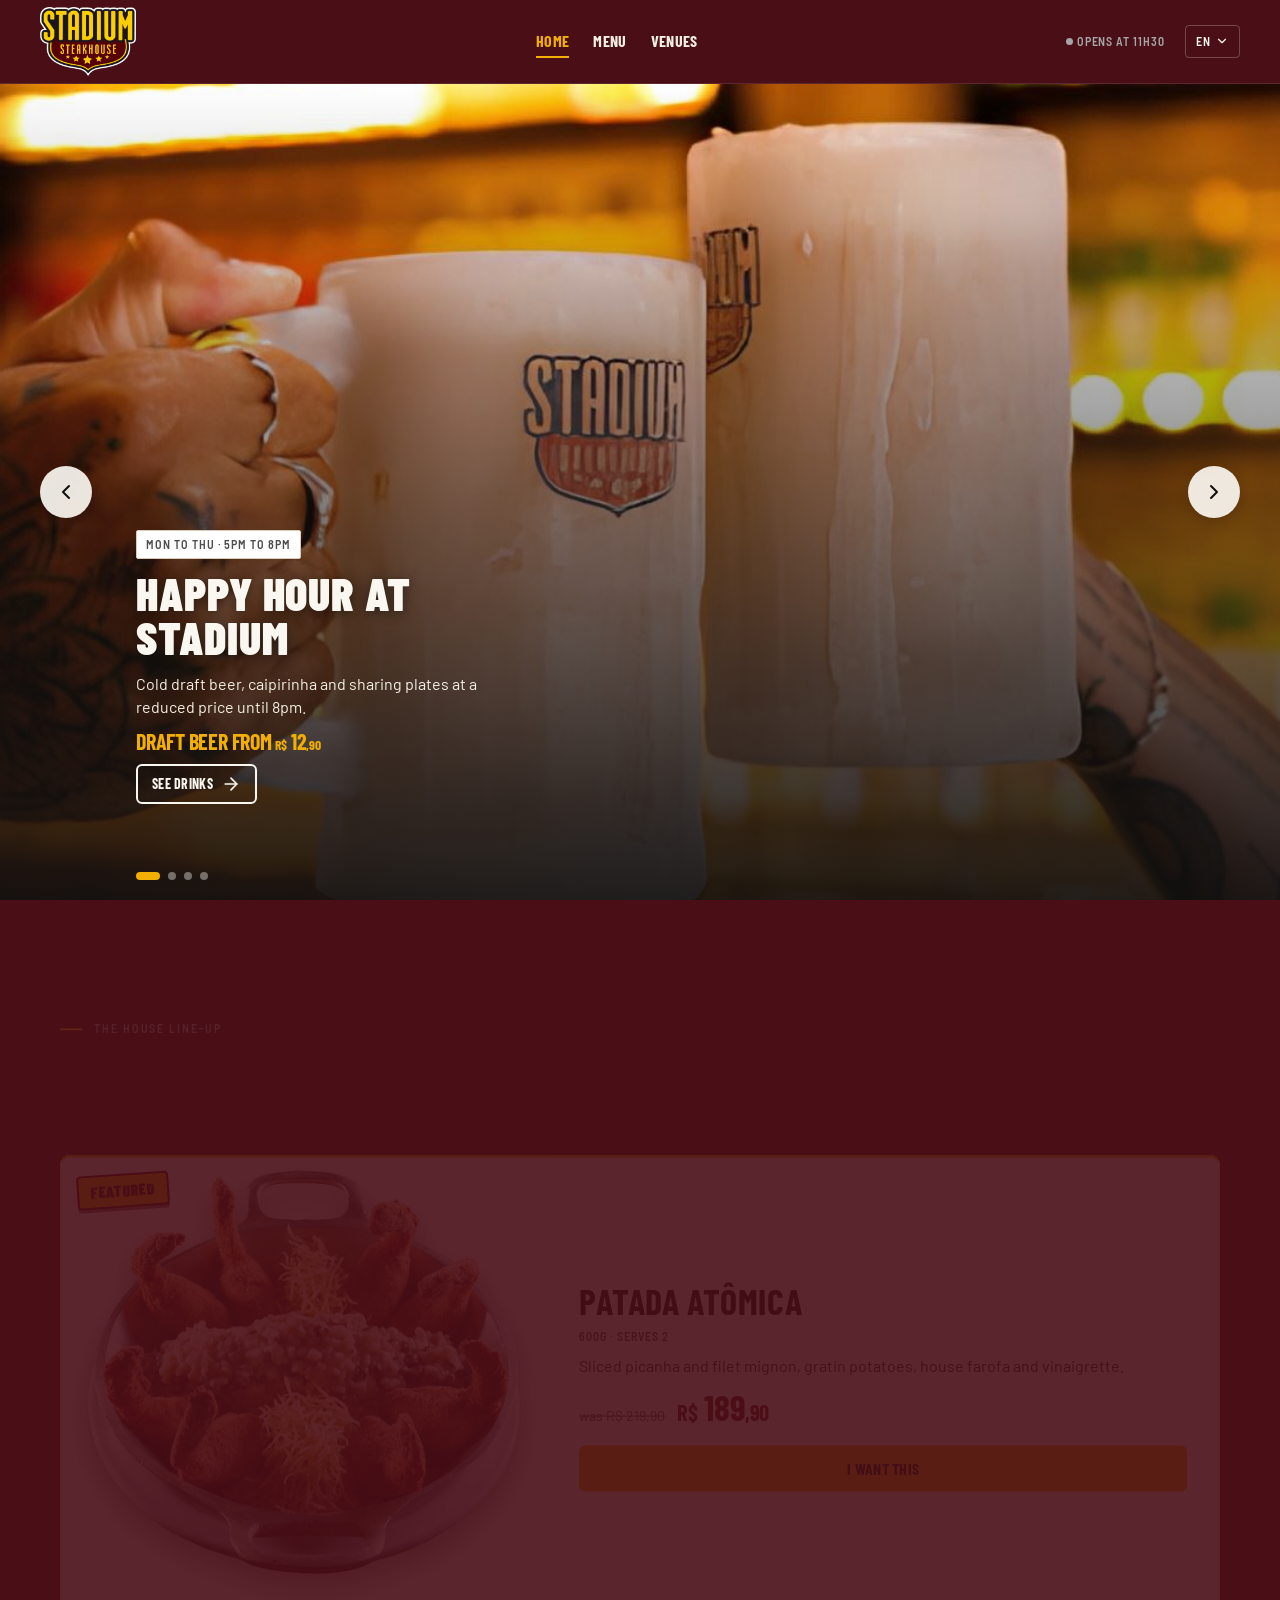
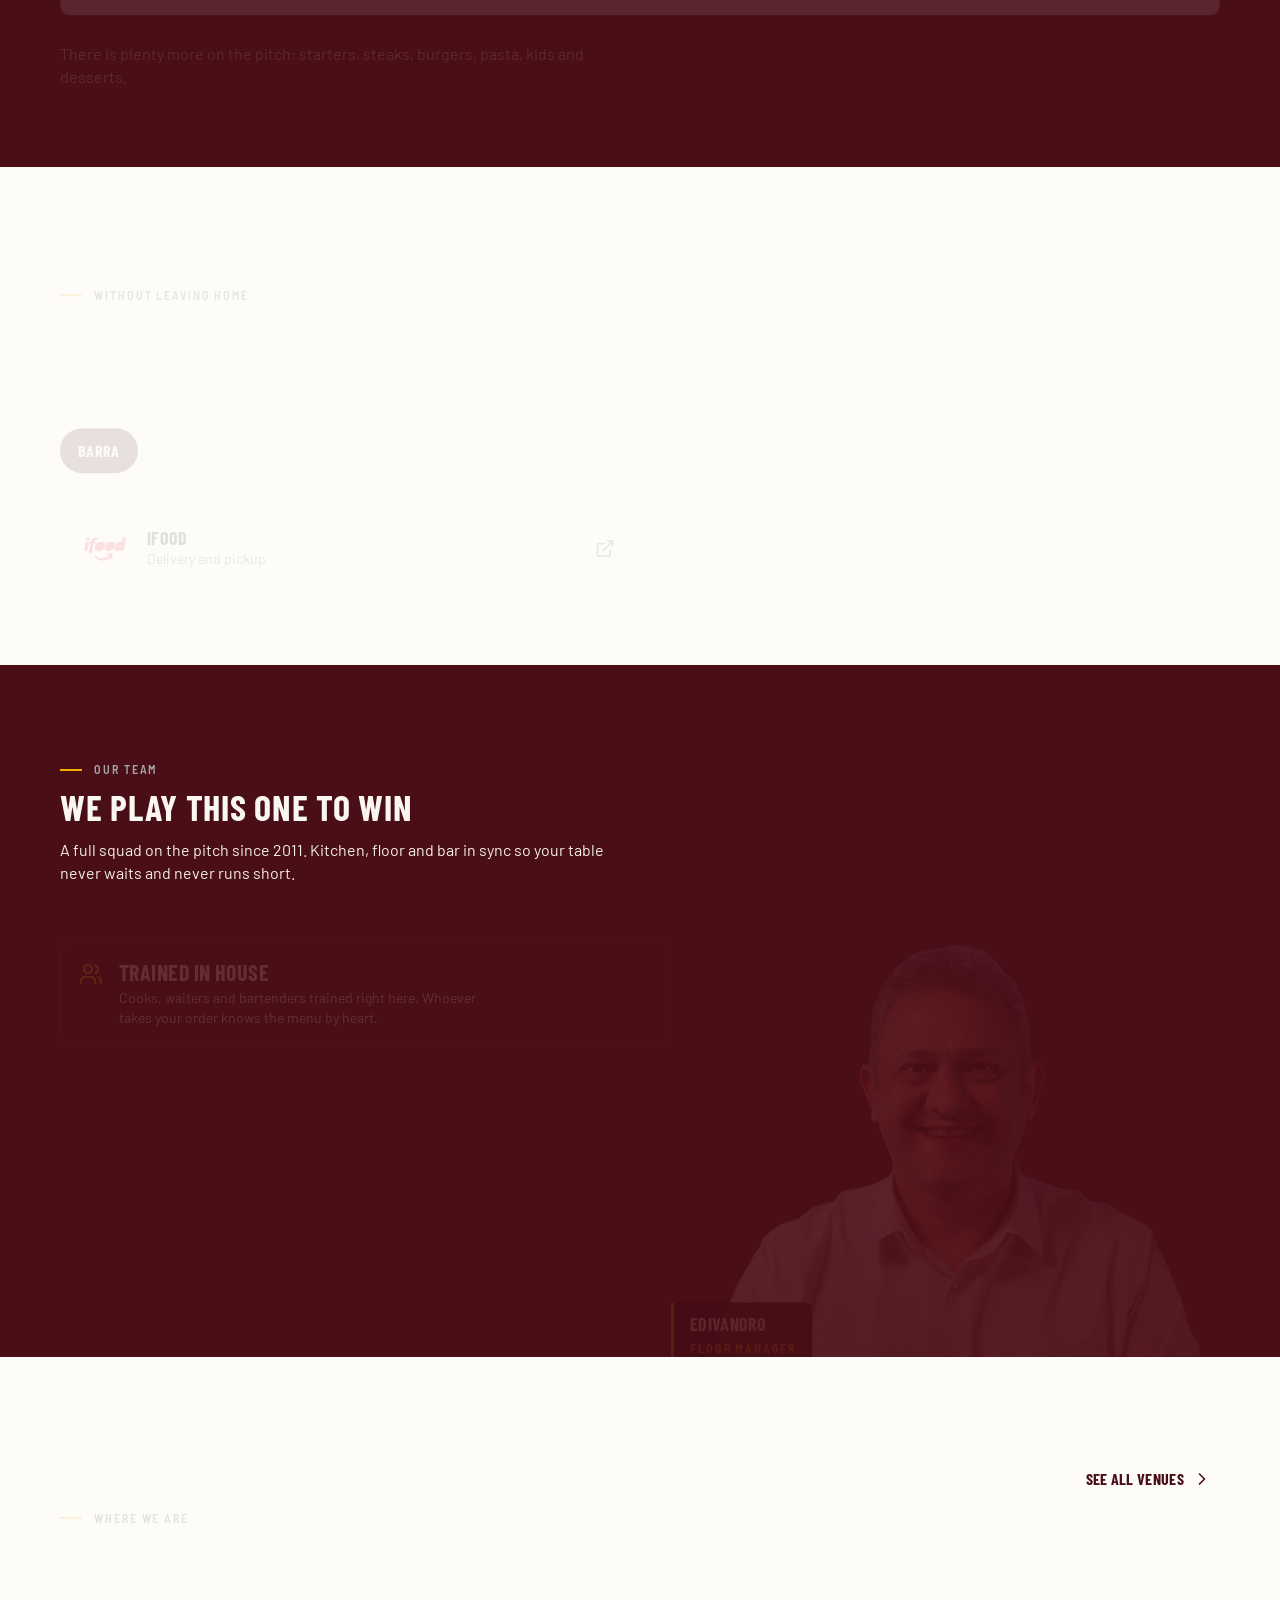
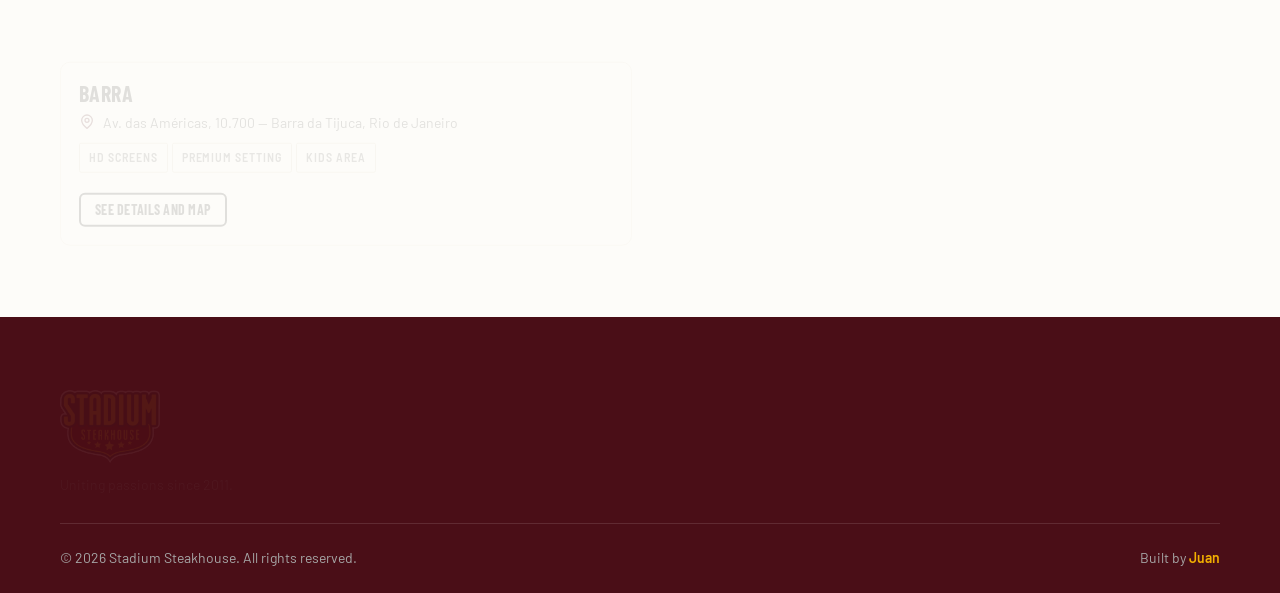
==== index.html @ b955c1c8 "Primeiro commit: site da Stadium Steakhouse Três páginas em HTML, CSS e JS puros, sem build: home, c" ====
<!DOCTYPE html>
<html lang="pt-BR">
<head>
    <meta charset="UTF-8">
    <meta name="viewport" content="width=device-width, initial-scale=1.0, viewport-fit=cover">
    <meta name="theme-color" content="#4A0E17">
    <meta name="description" content="Steakhouse temática esportiva na Zona Oeste do Rio de Janeiro desde 2011. Cortes nobres, porções para dividir e todos os jogos nos telões.">

    <title>Stadium Steakhouse — Unindo Paixões!</title>

    <link rel="preconnect" href="https://fonts.googleapis.com">
    <link rel="preconnect" href="https://fonts.gstatic.com" crossorigin>
    <link href="https://fonts.googleapis.com/css2?family=Barlow:wght@400;600;700&family=Barlow+Condensed:wght@700;900&family=Barlow+Semi+Condensed:wght@600&display=swap" rel="stylesheet">

    <link rel="stylesheet" href="assets/css/global.css">
    <link rel="stylesheet" href="assets/css/home.css">
    <link rel="icon" href="assets/img/diversos/logo-stadium-header.png">
</head>
<body>

<!-- Sprite de ícones Lucide — injetado por assets/js/icones.js -->
<script src="assets/js/icones.js"></script>

<a class="btn btn--sm btn--gold sr-only" href="#conteudo" data-i18n="nav.skip">Ir para o conteúdo</a>

<!-- =========================================================
     HEADER FIXO
     ========================================================= -->
<header class="topbar">
    <a class="topbar__logo" href="index.html" aria-label="Stadium Steakhouse">
        <img src="assets/img/diversos/logo-stadium-header.png" alt="Stadium Steakhouse" width="1269" height="923">
    </a>

    <nav class="topbar__nav" data-i18n-attr="aria-label:nav.aria" aria-label="Navegação principal">
        <a class="topbar__link" href="index.html" data-i18n="nav.home">Home</a>
        <a class="topbar__link" href="cardapio.html" data-i18n="nav.menu">Cardápio</a>
        <a class="topbar__link" href="unidades.html" data-i18n="nav.units">Unidades</a>
    </nav>

    <div class="topbar__right">
        <p class="status" data-status data-open="false">
            <span class="status__dot" aria-hidden="true"></span>
            <span class="status__short">Aberto</span>
            <span class="status__long">Aberto até 0h</span>
        </p>

        <div class="lang" data-lang>
            <button class="lang__toggle" type="button" aria-expanded="false" aria-haspopup="true"
                    data-i18n-attr="aria-label:lang.label" aria-label="Escolher idioma">
                <span data-lang-current>PT</span>
                <svg class="ico" aria-hidden="true"><use href="#i-chevron-down"/></svg>
            </button>
            <div class="lang__menu" role="menu" hidden>
                <button class="lang__option" type="button" role="menuitemradio" aria-checked="true" data-lang-option="pt">
                    <span data-i18n="lang.pt">Português</span>
                    <svg class="ico" aria-hidden="true"><use href="#i-check"/></svg>
                </button>
                <button class="lang__option" type="button" role="menuitemradio" aria-checked="false" data-lang-option="en">
                    <span data-i18n="lang.en">English</span>
                    <svg class="ico" aria-hidden="true"><use href="#i-check"/></svg>
                </button>
                <button class="lang__option" type="button" role="menuitemradio" aria-checked="false" data-lang-option="es">
                    <span data-i18n="lang.es">Español</span>
                    <svg class="ico" aria-hidden="true"><use href="#i-check"/></svg>
                </button>
            </div>
        </div>
    </div>
</header>

<main id="conteudo">

    <!-- O título da página não é desenhado (a logo ocupa esse
         papel), mas precisa existir para leitor de tela e busca. -->
    <h1 class="sr-only">Stadium Steakhouse — Unindo Paixões!</h1>

    <!-- =====================================================
         CARROSSEL DE NOVIDADES
         O conteúdo vem de assets/js/promocoes-dados.js (banners).
         Passa sozinho a cada 6s e para quando a pessoa encosta.
         ===================================================== -->
    <section class="banners" data-banners
             data-i18n-attr="aria-label:banner.aria" aria-label="Novidades do Stadium"
             aria-roledescription="carrossel">
        <ul class="banners__track" tabindex="0"></ul>

        <button class="banners__arrow banners__arrow--prev" type="button" data-carousel="prev"
                data-i18n-attr="aria-label:banner.prev" aria-label="Banner anterior">
            <svg class="ico ico--lg" aria-hidden="true"><use href="#i-chevron-left"/></svg>
        </button>
        <button class="banners__arrow banners__arrow--next" type="button" data-carousel="next"
                data-i18n-attr="aria-label:banner.next" aria-label="Próximo banner">
            <svg class="ico ico--lg" aria-hidden="true"><use href="#i-chevron-right"/></svg>
        </button>

        <div class="banners__controls">
            <div class="banners__dots"></div>
        </div>
    </section>

    <!-- =====================================================
         O CRAQUE DA SEMANA
         O prato que a casa escolhe empurrar. Editável em
         promocoes-dados.js -> destaque.
         ===================================================== -->
    <section class="section destaque on-dark" data-destaque>
        <div class="container">
            <div class="section__head">
                <p class="t-eyebrow" data-i18n="destaque.eyebrow">A escalação da casa</p>
                <h2 class="t-h2" data-i18n="destaque.title">O craque da semana</h2>
                <p class="t-body" data-i18n="destaque.lead">
                    Toda semana a casa escala um prato para entrar em campo primeiro. Este é o da vez.
                </p>
            </div>

            <!-- on-light: o card é branco dentro de uma seção bordô,
                 então precisa da paleta de texto do tema claro. -->
            <div class="destaque__card on-light" data-destaque-card></div>

            <div class="destaque__foot">
                <p class="t-small destaque__hint" data-i18n="destaque.menuHint">
                    Tem muito mais em campo: aquecimentos, carnes, hambúrgueres, massas, kids e sobremesas.
                </p>
                <a class="btn btn--lg btn--outline btn--block" href="cardapio.html">
                    <span data-i18n="destaque.menuCta">Ver cardápio completo</span>
                    <svg class="ico ico--lg" aria-hidden="true"><use href="#i-arrow-right"/></svg>
                </a>
            </div>
        </div>
    </section>

    <!-- =====================================================
         DELIVERY
         ===================================================== -->
    <section class="section delivery">
        <div class="container">
            <div class="section__head">
                <p class="t-eyebrow" data-i18n="delivery.eyebrow">Sem sair de casa</p>
                <h2 class="t-h2" data-i18n="delivery.title">Peça e receba</h2>
                <p class="t-body" data-i18n="delivery.lead">
                    Escolha a unidade e peça direto na loja dela. O cardápio completo também sai para entrega e retirada.
                </p>
            </div>

            <!-- Trocar de unidade troca o link de cada aplicativo. -->
            <div class="unit-switch" role="tablist" data-delivery-switch
                 data-i18n-attr="aria-label:delivery.switchAria" aria-label="Escolher unidade"></div>

            <ul class="delivery__list" data-delivery></ul>
        </div>
    </section>

    <!-- =====================================================
         A EQUIPE
         A foto (PNG recortado) assenta na base e divide a
         seção. Vem de promocoes-dados.js -> equipe.
         ===================================================== -->
    <section class="equipe on-dark" data-equipe>
        <div class="container equipe__grid">

            <div class="equipe__texto">
                <p class="t-eyebrow" data-i18n="equipe.eyebrow">O nosso time</p>
                <h2 class="t-h2" data-i18n="equipe.title">Aqui a gente joga com qualidade</h2>
                <p class="t-body equipe__lead" data-i18n="equipe.lead">
                    Time completo em campo desde 2011. Cozinha, salão e bar afinados para a sua mesa não esperar e não faltar nada nela.
                </p>

                <ul class="equipe__pilares">
                    <li>
                        <svg class="ico ico--lg" aria-hidden="true"><use href="#i-users"/></svg>
                        <div>
                            <h3 class="t-h3" data-i18n="equipe.p1.title">Time formado em casa</h3>
                            <p data-i18n="equipe.p1.desc">Cozinheiros, garçons e bartenders treinados aqui dentro. Quem atende a sua mesa sabe o cardápio de cor.</p>
                        </div>
                    </li>
                    <li>
                        <svg class="ico ico--lg" aria-hidden="true"><use href="#i-tv"/></svg>
                        <div>
                            <h3 class="t-h3" data-i18n="equipe.p2.title">Vibração de arquibancada</h3>
                            <p data-i18n="equipe.p2.desc">Futebol e UFC nos telões em HD, com camisas históricas nas paredes. Aqui o jogo tem torcida.</p>
                        </div>
                    </li>
                    <li>
                        <svg class="ico ico--lg" aria-hidden="true"><use href="#i-smile"/></svg>
                        <div>
                            <h3 class="t-h3" data-i18n="equipe.p3.title">Acolhimento de casa cheia</h3>
                            <p data-i18n="equipe.p3.desc">Espaço kids com monitor, cardápio infantil e mesas que cabem a família inteira.</p>
                        </div>
                    </li>
                </ul>
            </div>

            <figure class="equipe__foto" data-equipe-foto></figure>

        </div>
    </section>

    <!-- =====================================================
         UNIDADES (resumo — o detalhe vive em unidades.html)
         ===================================================== -->
    <section class="section units">
        <div class="container">
            <div class="section__head">
                <p class="t-eyebrow" data-i18n="units.eyebrow">Onde a gente está</p>
                <h2 class="t-h2" data-i18n="units.title">Duas casas, dois climas</h2>
                <p class="t-body" data-i18n="units.lead">
                    A Barra recebe a resenha e o almoço da semana. O Recreio abre cedo, de frente para a orla.
                </p>
                <div class="section__aside">
                    <a class="btn btn--ghost" href="unidades.html">
                        <span data-i18n="units.all">Ver todas as unidades</span>
                        <svg class="ico" aria-hidden="true"><use href="#i-chevron-right"/></svg>
                    </a>
                </div>
            </div>
            <div class="units__grid" data-units></div>
        </div>
    </section>

</main>

<!-- =========================================================
     RODAPÉ
     ========================================================= -->
<footer class="footer">
    <div class="container">
        <div class="footer__grid">
            <div class="footer__marca">
                <div class="footer__logo">
                    <img src="assets/img/diversos/logo-stadium-header.png" alt="Stadium Steakhouse" width="1269" height="923">
                </div>
                <p class="t-small" style="margin-top: var(--s-4); color: var(--ink-on-dark-mute);"
                   data-i18n="footer.tagline">Unindo paixões desde 2011.</p>
            </div>

            <div>
                <p class="footer__title" data-i18n="footer.nav">Navegação</p>
                <div class="footer__links">
                    <a href="index.html" data-i18n="nav.home">Home</a>
                    <a href="cardapio.html" data-i18n="nav.menu">Cardápio</a>
                    <a href="unidades.html" data-i18n="nav.units">Unidades</a>
                </div>
            </div>

            <div>
                <p class="footer__title" data-i18n="footer.contact">Contato</p>
                <div class="footer__links">
                    <a href="https://wa.me/5521999999999" target="_blank" rel="noopener noreferrer">(21) 99999-9999</a>
                    <a href="#" data-i18n="footer.work">Trabalhe conosco</a>
                    <a href="#" data-i18n="footer.privacy">Política de privacidade</a>
                </div>
            </div>

            <div>
                <p class="footer__title" data-i18n="footer.social">Redes sociais</p>
                <div class="footer__social">
                    <a href="#" aria-label="Facebook"><svg class="ico" aria-hidden="true"><use href="#i-facebook"/></svg></a>
                    <a href="#" aria-label="Instagram"><svg class="ico" aria-hidden="true"><use href="#i-instagram"/></svg></a>
                </div>
            </div>
        </div>

        <div class="footer__legal">
            <p>&copy; 2026 Stadium Steakhouse. <span data-i18n="footer.rights">Todos os direitos reservados.</span></p>
            <p><span data-i18n="footer.by">Desenvolvido por</span> <strong>Juan</strong></p>
        </div>
    </div>
</footer>

<!-- =========================================================
     NAVEGAÇÃO INFERIOR FIXA (mobile)
     ========================================================= -->
<nav class="bottomnav" data-i18n-attr="aria-label:nav.aria" aria-label="Navegação principal">
    <a class="bottomnav__item" href="index.html">
        <svg class="ico" aria-hidden="true"><use href="#i-home"/></svg>
        <span data-i18n="nav.home">Home</span>
    </a>
    <a class="bottomnav__item" href="cardapio.html">
        <svg class="ico" aria-hidden="true"><use href="#i-menu"/></svg>
        <span data-i18n="nav.menu">Cardápio</span>
    </a>
    <a class="bottomnav__item" href="unidades.html">
        <svg class="ico" aria-hidden="true"><use href="#i-pin"/></svg>
        <span data-i18n="nav.units">Unidades</span>
    </a>
</nav>

<script src="assets/js/i18n.js"></script>
<script src="assets/js/promocoes-dados.js"></script>
<script src="assets/js/global.js"></script>
<script src="assets/js/home.js"></script>

<!-- Animação de entrada, só nesta página. Vem por último: os
     blocos acima precisam existir antes de virarem gatilho. -->
<script src="assets/js/vendor/gsap.min.js"></script>
<script src="assets/js/vendor/ScrollTrigger.min.js"></script>
<script src="assets/js/vendor/CustomEase.min.js"></script>
<script src="assets/js/animacoes.js"></script>
</body>
</html>
---- assets/css/global.css ----
@import url("tokens.css");

/* =========================================================
   STADIUM STEAKHOUSE — GLOBAL
   Mobile-first. Tudo abaixo é escrito para 390px e só depois
   cresce. Media queries são sempre min-width.
   ========================================================= */

/* ---------- 1. RESET ---------- */
*,
*::before,
*::after {
  box-sizing: border-box;
  margin: 0;
  padding: 0;
}

html {
  -webkit-text-size-adjust: 100%;
  scroll-behavior: smooth;
  /* âncoras não somem atrás do header fixo */
  scroll-padding-top: calc(var(--topbar-h) + var(--s-5));

  /* Barra de rolagem escondida. A rolagem continua inteira:
     dedo, roda do mouse, teclado e barra de espaço funcionam
     igual — só o desenho da barra sai da tela.

     Para trazê-la de volta, discreta em vez de invisível,
     troque este bloco por:
        scrollbar-width: thin;
        scrollbar-color: var(--border-strong) transparent;
     e apague a regra ::-webkit-scrollbar abaixo. */
  scrollbar-width: none;
  -ms-overflow-style: none;
}

html::-webkit-scrollbar {
  display: none;
}

body {
  font-family: var(--font-body);
  font-size: 16px;
  font-weight: 400;
  line-height: 1.45;
  color: var(--ink-body);
  background-color: var(--surface-page);
  -webkit-font-smoothing: antialiased;
  /* espaço para o header fixo e para a nav inferior fixa */
  padding-top: var(--topbar-h);
  padding-bottom: calc(var(--bottomnav-h) + env(safe-area-inset-bottom, 0px));
  /* clip, não hidden: "hidden" transforma o body num container
     de rolagem próprio, e aí quem observa a rolagem da página
     (o ScrollTrigger) passa a ler sempre zero. "clip" corta o
     transbordo do mesmo jeito sem criar esse container. */
  overflow-x: clip;
}

img,
svg {
  display: block;
  max-width: 100%;
}

img {
  height: auto;
}

button {
  font: inherit;
  color: inherit;
  background: none;
  border: none;
  cursor: pointer;
}

a {
  color: inherit;
  text-decoration: none;
}

ul,
ol {
  list-style: none;
}

:focus-visible {
  outline: none;
  box-shadow: var(--glow-gold);
  border-radius: var(--r-field);
}

@media (prefers-reduced-motion: reduce) {
  html {
    scroll-behavior: auto;
  }
  *,
  *::before,
  *::after {
    animation-duration: 0.01ms !important;
    transition-duration: 0.01ms !important;
  }
}

/* ---------- 2. TIPOGRAFIA ---------- */
/* Regra mestra: o que impacta é Condensed em CAIXA ALTA.
   O que se lê é Barlow em sentence case. */

.t-hero,
.t-h1,
.t-h2,
.t-h3 {
  font-family: var(--font-display);
  text-transform: uppercase;
  letter-spacing: var(--track-display);
  color: var(--ink);
}

.t-hero {
  font-weight: 900;
  font-size: clamp(52px, 15vw, 88px);
  line-height: 0.92;
}

.t-h1 {
  font-weight: 900;
  font-size: clamp(36px, 10vw, 48px);
  line-height: 0.92;
}

.t-h2 {
  font-weight: 700;
  font-size: clamp(28px, 8vw, 36px);
  line-height: 1.1;
}

.t-h3 {
  font-weight: 700;
  font-size: 22px;
  line-height: 1.1;
}

.t-body {
  font-family: var(--font-body);
  font-size: 16px;
  line-height: 1.45;
  max-width: var(--measure);
}

.t-small {
  font-family: var(--font-body);
  font-size: 14px;
  line-height: 1.45;
}

/* Eyebrow — traço dourado 22x2px obrigatório antes do texto */
.t-eyebrow {
  display: flex;
  align-items: center;
  gap: var(--s-4);
  font-family: var(--font-label);
  font-weight: 600;
  font-size: 12px;
  text-transform: uppercase;
  letter-spacing: var(--track-eyebrow);
  color: var(--ink-mute);
}

.t-eyebrow::before {
  content: "";
  flex: none;
  width: 22px;
  height: 2px;
  background-color: var(--gold);
}

.t-meta {
  font-family: var(--font-label);
  font-weight: 600;
  font-size: 12px;
  text-transform: uppercase;
  letter-spacing: var(--track-meta);
  color: var(--ink-mute);
}

/* Preço — Condensed 700. R$ e centavos a 62% do inteiro. */
.t-price {
  font-family: var(--font-display);
  font-weight: 700;
  font-size: 22px;
  line-height: 1;
  letter-spacing: var(--track-price);
  color: var(--price);
  white-space: nowrap;
}

.t-price__unit,
.t-price__cents {
  font-size: 62%;
}

/* Superfícies escuras invertem a paleta de texto */
.on-dark {
  color: var(--ink-on-dark-body);
}

.on-dark .t-hero,
.on-dark .t-h1,
.on-dark .t-h2,
.on-dark .t-h3 {
  color: var(--ink-on-dark);
}

.on-dark .t-eyebrow,
.on-dark .t-meta {
  color: var(--ink-on-dark-mute);
}

.on-dark .t-price {
  color: var(--price-on-dark);
}

/* Ilha clara dentro de uma seção escura (um card branco sobre
   bordô, por exemplo). Sem isto o texto herda a paleta do tema
   escuro e some no fundo claro do card. */
.on-light {
  color: var(--ink-body);
}

.on-light .t-hero,
.on-light .t-h1,
.on-light .t-h2,
.on-light .t-h3 {
  color: var(--ink);
}

.on-light .t-eyebrow,
.on-light .t-meta {
  color: var(--ink-mute);
}

.on-light .t-price {
  color: var(--price);
}

.on-light .tag {
  background-color: var(--surface);
  border-color: var(--border-strong);
  color: var(--ink-mute);
}

.on-light .btn--outline {
  color: var(--ink);
}

.on-light .btn--ghost {
  color: var(--burgundy);
}

/* ---------- 3. LAYOUT ---------- */
.container {
  width: 100%;
  max-width: var(--container);
  margin-inline: auto;
  padding-inline: var(--gutter);
}

.section {
  padding-block: var(--section-y);
}

.section__head {
  display: flex;
  flex-direction: column;
  gap: var(--s-4);
  margin-bottom: var(--s-7);
}

@media (min-width: 768px) {
  .section__head {
    display: grid;
    grid-template-columns: 1fr auto;
    align-items: end;
    column-gap: var(--s-8);
    row-gap: var(--s-4);
  }

  /* Tudo empilha na coluna da esquerda. Sem esta regra, o
     parágrafo cai sozinho na coluna 2 e encosta no título. */
  .section__head > * {
    grid-column: 1;
  }

  /* Só a ação da seção ocupa a coluna da direita. */
  .section__head .section__aside {
    grid-column: 2;
    grid-row: 1 / -1;
    align-self: center;
  }
}

.stack {
  display: flex;
  flex-direction: column;
  gap: var(--s-4);
}

.sr-only {
  position: absolute;
  width: 1px;
  height: 1px;
  padding: 0;
  overflow: hidden;
  clip-path: inset(50%);
  white-space: nowrap;
  border: 0;
}

/* ---------- 4. ÍCONES (Lucide, sprite inline) ---------- */
.ico {
  width: 20px;
  height: 20px;
  flex: none;
  fill: none;
  stroke: currentColor;
  stroke-width: 2;
  stroke-linecap: round;
  stroke-linejoin: round;
}

.ico--sm {
  width: 16px;
  height: 16px;
}

.ico--lg {
  width: 24px;
  height: 24px;
}

.sprite {
  position: absolute;
  width: 0;
  height: 0;
  overflow: hidden;
}

/* ---------- 5. BOTÕES ---------- */
/* Base: Condensed 700 caixa alta, raio 6px, borda 2px, gap 8px. */
.btn {
  display: inline-flex;
  align-items: center;
  justify-content: center;
  gap: var(--s-3);
  font-family: var(--font-display);
  font-weight: 700;
  font-size: 16px;
  line-height: 1;
  text-transform: uppercase;
  letter-spacing: var(--track-display);
  padding: 13px 22px;
  border: 2px solid transparent;
  border-radius: var(--r-btn);
  cursor: pointer;
  transition: background-color var(--t-hover) var(--ease),
    border-color var(--t-hover) var(--ease), color var(--t-hover) var(--ease);
}

.btn:active {
  transform: scale(0.97);
  transition-duration: var(--t-press);
}

.btn:focus-visible {
  box-shadow: var(--glow-gold);
}

.btn:disabled,
.btn[aria-disabled="true"] {
  opacity: 0.45;
  pointer-events: none;
}

.btn--sm {
  font-size: 14px;
  padding: 8px 14px;
}

.btn--lg {
  font-size: 22px;
  padding: 17px 32px;
}

.btn--block {
  display: flex;
  width: 100%;
}

/* Ouro — conversão. Um por tela visível. */
.btn--gold {
  background-color: var(--gold);
  border-color: var(--gold);
  color: var(--ink);
}

.btn--gold:hover {
  background-color: var(--gold-hover);
  border-color: var(--gold-hover);
}

.btn--gold:active {
  background-color: var(--gold-press);
  border-color: var(--gold-press);
}

/* Bordô — ação secundária. */
.btn--burgundy {
  background-color: var(--burgundy);
  border-color: var(--burgundy);
  color: var(--cream);
}

.btn--burgundy:hover {
  background-color: var(--burgundy-hover);
  border-color: var(--burgundy-hover);
}

/* Outline — funciona sobre foto e fundo escuro. No hover preenche de ouro. */
.btn--outline {
  background-color: transparent;
  border-color: currentColor;
  color: var(--ink);
}

.btn--outline:hover {
  background-color: var(--gold);
  border-color: var(--gold);
  color: var(--ink);
}

.on-dark .btn--outline,
.btn--outline.on-photo {
  color: var(--cream);
}

.on-dark .btn--outline:hover,
.btn--outline.on-photo:hover {
  color: var(--ink);
}

/* Ghost — ação terciária. */
.btn--ghost {
  background-color: transparent;
  border-color: transparent;
  color: var(--burgundy);
  padding-inline: 6px;
}

.btn--ghost:hover {
  color: var(--burgundy-hover);
}

.on-dark .btn--ghost {
  color: var(--gold);
}

/* ---------- 6. ETIQUETA E SELO (objetos distintos) ---------- */
/* Etiqueta: informativa, sem inclinação. */
.tag {
  display: inline-flex;
  align-items: center;
  gap: var(--s-2);
  font-family: var(--font-label);
  font-weight: 600;
  font-size: 12px;
  text-transform: uppercase;
  letter-spacing: var(--track-meta);
  padding: 5px 9px;
  border-radius: var(--r-tag);
  border: 1px solid var(--border-strong);
  color: var(--ink-mute);
  background-color: var(--surface);
}

.tag--gold {
  background-color: var(--gold);
  border-color: var(--gold);
  color: var(--ink);
}

.tag--veg {
  background-color: var(--pitch);
  border-color: var(--pitch);
  color: var(--cream);
}

.on-dark .tag {
  background-color: transparent;
  border-color: var(--border-dark-strong);
  color: var(--ink-on-dark-mute);
}

/* Selo editorial: bordão. Um ou dois por tela. Nunca dentro de parágrafo. */
.sticker {
  display: inline-block;
  font-family: var(--font-display);
  font-weight: 900;
  font-size: 18px;
  line-height: 1;
  text-transform: uppercase;
  letter-spacing: var(--track-display);
  padding: 9px 14px;
  background-color: var(--gold);
  color: var(--burgundy);
  border: 2px solid var(--burgundy);
  border-radius: var(--r-sticker);
  box-shadow: var(--shadow-sticker);
  transform: rotate(-4deg);
}

/* ---------- 7. HEADER FIXO ---------- */
.topbar {
  position: fixed;
  inset: 0 0 auto 0;
  z-index: 1000;
  height: var(--topbar-h);
  display: flex;
  align-items: center;
  gap: var(--s-4);
  padding-inline: var(--gutter);
  background-color: var(--burgundy);
  border-bottom: 1px solid rgba(250, 247, 240, 0.1);
  color: var(--cream);
  transition: box-shadow var(--t-accordion) var(--ease);
}

/* Ganha sombra ao sair do topo (classe posta por animacoes.js).
   Separa a barra fixa do conteúdo que passa por baixo. */
.topbar.is-scrolled {
  box-shadow: var(--shadow-md);
}

.topbar__logo {
  display: flex;
  align-items: center;
  flex: none;
  margin-right: auto;
}

.topbar__logo img {
  width: 84px;
  height: auto;
}

/* Navegação por texto: só no desktop. No mobile ela vive na barra inferior. */
.topbar__nav {
  display: none;
}

.topbar__right {
  display: flex;
  align-items: center;
  gap: var(--s-3);
}

/* Estado de funcionamento — informação real, não decoração */
.status {
  display: flex;
  align-items: center;
  gap: var(--s-2);
  font-family: var(--font-label);
  font-weight: 600;
  font-size: 12px;
  text-transform: uppercase;
  letter-spacing: var(--track-meta);
  color: var(--ink-on-dark-mute);
  white-space: nowrap;
}

.status__dot {
  width: 7px;
  height: 7px;
  border-radius: var(--r-pill);
  flex: none;
  background-color: var(--ink-on-dark-mute);
}

.status[data-open="true"] .status__dot {
  background-color: var(--gold);
}

.status[data-open="true"] {
  color: var(--ink-on-dark-body);
}

.status__long {
  display: none;
}

/* ---------- 8. SELETOR DE IDIOMA ---------- */
.lang {
  position: relative;
  flex: none;
}

.lang__toggle {
  display: flex;
  align-items: center;
  gap: var(--s-2);
  font-family: var(--font-label);
  font-weight: 600;
  font-size: 12px;
  text-transform: uppercase;
  letter-spacing: var(--track-meta);
  color: var(--cream);
  padding: 7px 10px;
  border: 1px solid var(--border-dark-strong);
  border-radius: var(--r-field);
  transition: background-color var(--t-hover) var(--ease),
    border-color var(--t-hover) var(--ease);
}

.lang__toggle:hover {
  background-color: rgba(250, 247, 240, 0.08);
  border-color: var(--cream);
}

.lang__toggle .ico {
  width: 14px;
  height: 14px;
  transition: transform var(--t-hover) var(--ease);
}

.lang__toggle[aria-expanded="true"] .ico {
  transform: rotate(180deg);
}

.lang__menu {
  position: absolute;
  top: calc(100% + var(--s-3));
  right: 0;
  min-width: 168px;
  padding: var(--s-2);
  background-color: var(--surface-dark-card);
  border: 1px solid var(--border-dark-strong);
  border-radius: var(--r-panel);
  box-shadow: var(--shadow-lg);
  z-index: 1;
}

.lang__menu[hidden] {
  display: none;
}

.lang__option {
  display: flex;
  align-items: center;
  justify-content: space-between;
  gap: var(--s-3);
  width: 100%;
  text-align: left;
  font-family: var(--font-body);
  font-size: 14px;
  color: var(--ink-on-dark-body);
  padding: 10px 12px;
  border-radius: var(--r-field);
  transition: background-color var(--t-hover) var(--ease);
}

.lang__option:hover {
  background-color: rgba(250, 247, 240, 0.08);
}

.lang__option[aria-checked="true"] {
  color: var(--gold);
  font-weight: 600;
}

.lang__option .ico {
  width: 16px;
  height: 16px;
  opacity: 0;
}

.lang__option[aria-checked="true"] .ico {
  opacity: 1;
}

/* ---------- 9. NAVEGAÇÃO INFERIOR FIXA (mobile) ---------- */
.bottomnav {
  position: fixed;
  inset: auto 0 0 0;
  z-index: 1000;
  display: grid;
  grid-template-columns: repeat(3, 1fr);
  height: calc(var(--bottomnav-h) + env(safe-area-inset-bottom, 0px));
  padding-bottom: env(safe-area-inset-bottom, 0px);
  background-color: var(--burgundy);
  border-top: 1px solid rgba(250, 247, 240, 0.1);
}

.bottomnav__item {
  display: flex;
  flex-direction: column;
  align-items: center;
  justify-content: center;
  gap: var(--s-2);
  font-family: var(--font-label);
  font-weight: 600;
  font-size: 11px;
  text-transform: uppercase;
  letter-spacing: var(--track-meta);
  color: var(--ink-on-dark-mute);
  transition: color var(--t-hover) var(--ease);
  -webkit-tap-highlight-color: transparent;
}

.bottomnav__item:hover {
  color: var(--ink-on-dark);
}

/* O item ativo é o único ouro da barra — e a barra não disputa
   com o ouro de conversão da página porque não é um CTA. */
.bottomnav__item[aria-current="page"] {
  color: var(--gold);
}

.bottomnav__item .ico {
  width: 22px;
  height: 22px;
}

/* ---------- 10. FOOTER ---------- */
.footer {
  background-color: var(--burgundy);
  color: var(--ink-on-dark-body);
  padding-block: var(--s-10) var(--s-7);
}

/* Grid, não flex: as quatro colunas têm conteúdos de larguras
   bem diferentes, e space-between distribuiria o vão errado.
   Empilha só no celular estreito. */
.footer__grid {
  display: grid;
  grid-template-columns: 1fr;
  gap: var(--s-8);
  align-items: start;
}

.footer__logo img {
  width: 100px;
  height: auto;
}

.footer__title {
  font-family: var(--font-label);
  font-weight: 600;
  font-size: 12px;
  text-transform: uppercase;
  letter-spacing: var(--track-eyebrow);
  color: var(--ink-on-dark-mute);
  margin-bottom: var(--s-4);
}

.footer__links {
  display: flex;
  flex-direction: column;
  gap: var(--s-4);
}

.footer__links a {
  font-size: 15px;
  transition: color var(--t-hover) var(--ease);
}

.footer__links a:hover {
  color: var(--gold);
}

.footer__social {
  display: flex;
  gap: var(--s-4);
}

.footer__social a {
  display: flex;
  align-items: center;
  justify-content: center;
  width: 44px;
  height: 44px;
  border: 1px solid var(--border-dark-strong);
  border-radius: var(--r-field);
  transition: background-color var(--t-hover) var(--ease),
    color var(--t-hover) var(--ease), border-color var(--t-hover) var(--ease);
}

.footer__social a:hover {
  background-color: var(--gold);
  border-color: var(--gold);
  color: var(--ink);
}

/* Duas colunas já no celular: a marca em cima, ocupando a
   largura toda, e as listas de links lado a lado. */
@media (min-width: 560px) {
  .footer__grid {
    grid-template-columns: repeat(2, 1fr);
    column-gap: var(--s-7);
  }

  .footer__marca {
    grid-column: 1 / -1;
  }
}

/* Quatro colunas: a da marca é mais larga porque leva o escudo. */
@media (min-width: 900px) {
  .footer__grid {
    grid-template-columns: 1.3fr 1fr 1fr auto;
    column-gap: var(--s-10);
  }

  .footer__marca {
    grid-column: auto;
  }
}

.footer__legal {
  display: flex;
  flex-direction: column;
  gap: var(--s-3);
  margin-top: var(--s-8);
  padding-top: var(--s-7);
  border-top: 1px solid var(--border-dark);
  font-size: 14px;
  color: var(--ink-on-dark-mute);
}

.footer__legal strong {
  color: var(--gold);
  font-weight: 600;
}

/* ---------- 11. DESKTOP ---------- */
@media (min-width: 1024px) {
  .bottomnav {
    display: none;
  }

  .topbar__logo img {
    width: 96px;
  }

  .topbar__nav {
    display: flex;
    align-items: center;
    gap: var(--s-7);
    margin-right: auto;
    padding-left: var(--s-8);
  }

  .topbar__link {
    font-family: var(--font-display);
    font-weight: 700;
    font-size: 16px;
    text-transform: uppercase;
    letter-spacing: var(--track-display);
    color: var(--ink-on-dark-body);
    padding-block: var(--s-2);
    border-bottom: 2px solid transparent;
    transition: color var(--t-hover) var(--ease),
      border-color var(--t-hover) var(--ease);
  }

  .topbar__link:hover {
    color: var(--gold);
  }

  .topbar__link[aria-current="page"] {
    color: var(--gold);
    border-bottom-color: var(--gold);
  }

  .status__long {
    display: inline;
  }

  .status__short {
    display: none;
  }

  .status {
    padding-right: var(--s-4);
  }

}

@media (min-width: 768px) {
  .footer__legal {
    flex-direction: row;
    justify-content: space-between;
  }
}
---- assets/css/home.css ----
/* =========================================================
   STADIUM STEAKHOUSE — HOME
   Mobile-first. Ordem das seções:
   carrossel de novidades -> craque da semana -> delivery ->
   a casa -> unidades -> footer

   O topo não leva atalho para o cardápio de propósito: ele já
   está a um toque na barra inferior fixa. O topo é vitrine.
   ========================================================= */

/* ---------- 1. CARROSSEL DE NOVIDADES ---------- */
.banners {
  position: relative;
  background-color: var(--charcoal);
}

.banners__track {
  display: flex;
  overflow-x: auto;
  scroll-snap-type: x mandatory;
  scroll-behavior: smooth;
  overscroll-behavior-x: contain;
  scrollbar-width: none;
  -ms-overflow-style: none;
}

.banners__track::-webkit-scrollbar {
  display: none;
}

.banners__track:focus-visible {
  outline: none;
  box-shadow: inset var(--glow-gold);
}

/* Ocupa a tela inteira abaixo do header: nada da próxima seção
   aparece nesse primeiro quadro. A barra inferior fixa flutua
   por cima dos últimos pixels, então os controles do carrossel
   sobem o suficiente para não ficarem atrás dela. */
.banner {
  position: relative;
  flex: 0 0 100%;
  scroll-snap-align: start;
  display: flex;
  align-items: flex-end;
  /* vh para navegador antigo; dvh acompanha a barra do celular
     aparecendo e sumindo, que é o que dá a sensação de tela cheia */
  min-height: calc(100vh - var(--topbar-h));
  min-height: calc(100dvh - var(--topbar-h));
  overflow: hidden;
  isolation: isolate;
}

/* A foto entra como <img>. Enquanto ela não existir, o fundo
   de reserva do tema pinta um ambiente coerente com a marca —
   a tela nunca aparece quebrada. */
.banner__media {
  position: absolute;
  inset: 0;
  z-index: -2;
  background-color: var(--charcoal);
}

.banner__media img {
  position: absolute;
  inset: 0;
  width: 100%;
  height: 100%;
}

/* A foto preenche o quadro em qualquer proporção de tela: ao
   estreitar, ela aproxima; ao alargar, corta em cima e embaixo.
   Nunca sobra borda.

   --foco decide qual parte da imagem fica protegida do corte, e
   vem de cada banner em promocoes-dados.js. --zoom é opcional,
   para aproximar ainda mais que o necessário. */
.banner__foto {
  object-fit: cover;
  object-position: var(--foco, 50% 50%);
  transform: scale(var(--zoom, 1));
  transform-origin: var(--foco, 50% 50%);
}

.banner--noite .banner__media {
  background-image: radial-gradient(120% 90% at 78% 26%, rgba(242, 175, 0, 0.30) 0%, rgba(242, 175, 0, 0) 58%),
    radial-gradient(100% 80% at 10% 84%, rgba(74, 14, 23, 0.9) 0%, rgba(74, 14, 23, 0) 60%),
    linear-gradient(160deg, #241014 0%, var(--charcoal) 55%, #120d0d 100%);
}

.banner--manha .banner__media {
  background-image: radial-gradient(130% 100% at 70% 14%, rgba(242, 175, 0, 0.42) 0%, rgba(242, 175, 0, 0) 62%),
    radial-gradient(90% 70% at 18% 90%, rgba(95, 20, 32, 0.75) 0%, rgba(95, 20, 32, 0) 62%),
    linear-gradient(150deg, #3a1e14 0%, #241713 48%, var(--charcoal) 100%);
}

.banner--festa .banner__media {
  background-image: radial-gradient(70% 55% at 84% 20%, rgba(242, 175, 0, 0.34) 0%, rgba(242, 175, 0, 0) 60%),
    radial-gradient(60% 50% at 22% 26%, rgba(242, 175, 0, 0.16) 0%, rgba(242, 175, 0, 0) 60%),
    linear-gradient(165deg, var(--burgundy) 0%, #2b0a11 58%, var(--charcoal) 100%);
}

/* Texto sobre foto SEMPRE leva scrim de proteção. */
.banner__scrim {
  position: absolute;
  inset: 0;
  z-index: -1;
  background-image: var(--scrim-bottom);
}

/* O texto é o rodapé da imagem, não o assunto dela: bloco
   compacto, encostado na base, para a fotografia respirar. */
.banner__inner {
  position: relative;
  display: flex;
  flex-direction: column;
  align-items: flex-start;
  gap: var(--s-4);
  /* o respiro de baixo abre espaço para os controles e para a
     barra de navegação fixa */
  padding-block: var(--s-9)
    calc(var(--bottomnav-h) + var(--s-11));
}

.banner__tags {
  display: flex;
  flex-wrap: wrap;
  gap: var(--s-3);
}

.banner__title {
  font-family: var(--font-display);
  font-weight: 900;
  font-size: clamp(30px, 8vw, 38px);
  line-height: 0.96;
  text-transform: uppercase;
  letter-spacing: var(--track-display);
  color: var(--cream);
  text-shadow: 0 2px 12px rgba(16, 16, 16, 0.6);
  max-width: 15ch;
}

.banner__desc {
  font-size: 15px;
  line-height: 1.45;
  color: var(--ink-on-dark-body);
  max-width: 40ch;
}

/* O gancho comercial do slide: horário, preço ou chamada. */
.banner__hook {
  font-family: var(--font-display);
  font-weight: 700;
  font-size: 18px;
  line-height: 1;
  letter-spacing: var(--track-price);
  text-transform: uppercase;
  color: var(--gold);
}

.banner__hook .t-price__unit,
.banner__hook .t-price__cents {
  font-size: 62%;
}

/* ---------- 1.1 CONTROLES DO CARROSSEL ---------- */
.banners__arrow {
  display: none;
}

.banners__controls {
  position: absolute;
  left: 0;
  right: 0;
  /* sobe acima da barra de navegação fixa */
  bottom: calc(var(--bottomnav-h) + var(--s-6));
  z-index: 2;
  display: flex;
  align-items: center;
  justify-content: center;
  gap: var(--s-5);
}

.banners__dots {
  display: flex;
  gap: var(--s-3);
}

.banners__dot {
  width: 8px;
  height: 8px;
  border-radius: var(--r-pill);
  background-color: rgba(250, 247, 240, 0.4);
  transition: background-color var(--t-hover) var(--ease),
    width var(--t-hover) var(--ease);
}

.banners__dot[aria-current="true"] {
  width: 24px;
  background-color: var(--gold);
}

/* Sem botão de pausa, os pontos são o controle manual junto
   com o arraste e as setas. Área de toque de 34px cada. */
.banners__dot {
  position: relative;
}

.banners__dot::before {
  content: "";
  position: absolute;
  top: 50%;
  left: 50%;
  width: 34px;
  height: 34px;
  transform: translate(-50%, -50%);
}

@media (min-width: 768px) {
  .banner__title {
    max-width: 18ch;
    font-size: clamp(38px, 5vw, 46px);
  }
  .banner__desc {
    font-size: 16px;
  }
  .banner__hook {
    font-size: 22px;
  }
}

@media (min-width: 1024px) {
  /* Na tela larga o corte passa a ser em cima e embaixo, então
     cada foto usa o próprio enquadramento de desktop. */
  .banner__foto {
    object-position: var(--foco-lg, var(--foco, 50% 50%));
    transform: scale(var(--zoom-lg, var(--zoom, 1)));
    transform-origin: var(--foco-lg, var(--foco, 50% 50%));
  }

  /* As setas ficam na margem, então o texto do banner recua o
     suficiente para não passar por baixo delas. */
  .banner__inner {
    padding-block: var(--s-12) var(--s-12);
    padding-left: calc(var(--gutter) + 76px);
  }

  .banners__arrow {
    position: absolute;
    top: 50%;
    z-index: 2;
    transform: translateY(-50%);
    display: flex;
    align-items: center;
    justify-content: center;
    width: 52px;
    height: 52px;
    border-radius: var(--r-pill);
    background-color: rgba(250, 247, 240, 0.92);
    color: var(--ink);
    box-shadow: var(--shadow-md);
    transition: background-color var(--t-hover) var(--ease),
      color var(--t-hover) var(--ease);
  }

  .banners__arrow:hover {
    background-color: var(--gold);
  }

  .banners__arrow--prev {
    left: var(--gutter);
  }

  .banners__arrow--next {
    right: var(--gutter);
  }

  /* Alinha os controles com a coluna de texto, não com a tela. */
  .banners__controls {
    justify-content: flex-start;
    max-width: var(--container);
    margin-inline: auto;
    padding-left: calc(var(--gutter) + 76px);
    padding-right: var(--gutter);
  }
}

/* ---------- 2. O CRAQUE DA SEMANA ---------- */
.destaque {
  background-color: var(--burgundy);
}

/* Card deliberadamente diferente dos cards padrão do cardápio:
   o fio dourado de 3px no topo é o que o marca como escalado
   pela casa. Continua com raio 10px, borda 1px e padding 18px. */
.destaque__card {
  display: flex;
  flex-direction: column;
  background-color: var(--surface);
  border: 1px solid var(--border);
  border-top: 3px solid var(--gold);
  border-radius: var(--r-card);
  overflow: hidden;
}

.destaque__media {
  position: relative;
  aspect-ratio: 4 / 3;
  background-color: var(--surface-dark-card);
  display: flex;
  align-items: center;
  justify-content: center;
  flex: none;
}

.destaque__media img {
  width: 100%;
  height: 100%;
  object-fit: cover;
}

.destaque__placeholder {
  font-family: var(--font-label);
  font-weight: 600;
  font-size: 12px;
  text-transform: uppercase;
  letter-spacing: var(--track-eyebrow);
  color: rgba(250, 247, 240, 0.32);
  text-align: center;
  padding-inline: var(--s-5);
}

.destaque__selo {
  position: absolute;
  top: var(--s-5);
  left: var(--s-5);
  font-size: 16px;
  padding: 7px 12px;
}

.destaque__body {
  display: flex;
  flex-direction: column;
  gap: var(--s-3);
  padding: 18px;
  flex: 1;
}

.destaque__nome {
  font-size: 28px;
}

.destaque__desc {
  color: var(--ink-body);
}

.destaque__precos {
  display: flex;
  align-items: baseline;
  gap: var(--s-4);
  flex-wrap: wrap;
  margin-top: var(--s-2);
}

.destaque__de {
  font-family: var(--font-body);
  font-size: 14px;
  color: var(--ink-mute);
  text-decoration: line-through;
}

.destaque__preco {
  font-size: 36px;
}

.destaque__acao {
  margin-top: var(--s-4);
}

.destaque__foot {
  display: flex;
  flex-direction: column;
  gap: var(--s-5);
  margin-top: var(--s-7);
}

/* Este texto é a ponte para o cardápio inteiro, então não pode
   ler como legenda: sobe para 16px e vai na cor de corpo, não
   na de apoio. */
.destaque__hint {
  font-size: 16px;
  line-height: 1.45;
  color: var(--ink-on-dark-body);
  max-width: var(--measure);
}

@media (min-width: 768px) {
  .destaque__card {
    flex-direction: row;
  }

  .destaque__media {
    flex: 0 0 42%;
    aspect-ratio: auto;
  }

  .destaque__body {
    padding: var(--s-8);
    justify-content: center;
  }

  .destaque__nome {
    font-size: 36px;
  }

  .destaque__foot {
    flex-direction: row;
    align-items: center;
    justify-content: space-between;
    gap: var(--s-8);
  }

  .destaque__foot .btn {
    width: auto;
    flex: none;
  }
}

/* ---------- 3. DELIVERY ---------- */

/* Alternador de unidade. Pill é permitido em navegação de
   categoria. O estado ativo é bordô, não ouro: o ouro fica
   reservado para conversão, e isto aqui é uma escolha. */
.unit-switch {
  display: flex;
  flex-wrap: wrap;
  gap: var(--s-3);
  margin-bottom: var(--s-6);
}

.unit-switch__btn {
  display: inline-flex;
  align-items: center;
  gap: var(--s-2);
  font-family: var(--font-display);
  font-weight: 700;
  font-size: 16px;
  text-transform: uppercase;
  letter-spacing: var(--track-display);
  color: var(--ink-mute);
  background-color: var(--surface);
  padding: 9px 16px;
  border: 2px solid var(--border-strong);
  border-radius: var(--r-pill);
  transition: background-color var(--t-hover) var(--ease),
    border-color var(--t-hover) var(--ease), color var(--t-hover) var(--ease);
}

.unit-switch__btn:hover {
  border-color: var(--burgundy);
  color: var(--burgundy);
}

.unit-switch__btn[aria-selected="true"] {
  background-color: var(--burgundy);
  border-color: var(--burgundy);
  color: var(--cream);
}

.unit-switch__btn:active {
  transform: scale(0.97);
  transition-duration: var(--t-press);
}

.delivery__list {
  display: flex;
  flex-direction: column;
  gap: var(--s-4);
}

.delivery__item {
  display: flex;
  align-items: center;
  gap: var(--s-5);
  padding: 18px;
  background-color: var(--surface);
  border: 1px solid var(--border);
  border-radius: var(--r-card);
  transition: box-shadow var(--t-accordion) var(--ease),
    transform var(--t-accordion) var(--ease),
    border-color var(--t-accordion) var(--ease);
}

.delivery__item:hover {
  box-shadow: var(--shadow-md);
  transform: translateY(-2px);
  border-color: var(--border-strong);
}

/* Caixa branca, não creme: o logo do iFood vem com fundo branco
   sólido e o do 99Food com fundo transparente. No branco os dois
   assentam igual — no creme, o iFood mostraria um quadrado. */
.delivery__icon {
  display: flex;
  align-items: center;
  justify-content: center;
  width: 52px;
  height: 52px;
  flex: none;
  padding: 4px;
  overflow: hidden;
  border-radius: var(--r-field);
  background-color: var(--surface);
  border: 1px solid var(--border);
  color: var(--burgundy);
}

/* O iFood é um logo deitado (120x65) e o 99Food é quase
   quadrado (71x80). Limitar os dois pela altura deixaria o
   iFood minúsculo; limitar pela largura, o 99Food gigante.
   Travando os dois eixos, eles ficam com peso visual parecido. */
.delivery__logo {
  max-width: 100%;
  max-height: 30px;
  width: auto;
  height: auto;
  object-fit: contain;
}

.delivery__text {
  flex: 1;
  min-width: 0;
}

.delivery__name {
  display: block;
  font-family: var(--font-display);
  font-weight: 700;
  font-size: 18px;
  line-height: 1.1;
  text-transform: uppercase;
  letter-spacing: var(--track-display);
  color: var(--ink);
}

.delivery__hint {
  display: block;
  font-size: 14px;
  color: var(--ink-mute);
}

.delivery__item .ico--go {
  color: var(--ink-mute);
  flex: none;
}

@media (min-width: 768px) {
  .delivery__list {
    display: grid;
    grid-template-columns: repeat(2, 1fr);
  }
}

/* ---------- 4. A EQUIPE ----------
   A foto recortada assenta na base e divide a seção: no
   celular ela fecha o bloco por baixo, no desktop ela ocupa
   a coluna da direita. */
.equipe {
  position: relative;
  background-color: var(--burgundy);
  padding-top: var(--section-y);
  overflow: hidden;
}

.equipe__grid {
  display: flex;
  flex-direction: column;
  gap: var(--s-8);
}

.equipe__lead {
  margin-top: var(--s-4);
}

.equipe .t-h2 {
  margin-top: var(--s-3);
}

.equipe__pilares {
  display: grid;
  gap: var(--s-4);
  margin-top: var(--s-8);
}

/* Card leve: a mesma anatomia do card de produto (raio 10,
   borda 1, padding 18, sem sombra em repouso). Sobre o bordô
   basta um véu claro para o bloco se destacar sem virar caixa
   pesada. */
.equipe__pilares li {
  display: flex;
  align-items: flex-start;
  gap: var(--s-5);
  padding: 18px;
  background-color: rgba(250, 247, 240, 0.05);
  border: 1px solid var(--border-dark);
  border-radius: var(--r-card);
  transition: background-color var(--t-accordion) var(--ease),
    border-color var(--t-accordion) var(--ease),
    box-shadow var(--t-accordion) var(--ease),
    transform var(--t-accordion) var(--ease);
}

/* O ouro fica guardado para o hover: três bordas douradas
   paradas na tela brigariam com o botão de conversão. No tema
   escuro quem carrega a elevação é a borda; a sombra só
   reforça, porque marrom sobre bordô rende pouco. */
.equipe__pilares li:hover {
  background-color: rgba(250, 247, 240, 0.08);
  border-color: var(--gold);
  transform: translateY(-2px);
  box-shadow: var(--shadow-lg);
}

.equipe__pilares .ico {
  color: var(--gold);
  flex: none;
  margin-top: 2px;
}

.equipe__pilares h3 {
  margin-bottom: var(--s-2);
}

.equipe__pilares p {
  color: var(--ink-on-dark-body);
  font-size: 14px;
  line-height: 1.45;
  max-width: 46ch;
}

/* A foto não leva moldura nem sombra: o recorte já é a forma.
   O fio dourado na base faz as vezes de linha de campo e
   evita que ela pareça flutuando. */
.equipe__foto {
  position: relative;
  display: flex;
  flex-direction: column;
  align-items: center;
  margin: 0;
  padding-top: var(--s-6);
  border-bottom: 3px solid var(--gold);
}

.equipe__retrato {
  display: block;
  width: auto;
  max-width: 100%;
  max-height: 340px;
  object-fit: contain;
  /* dissolve o corte do busto para não virar uma linha reta */
  -webkit-mask-image: linear-gradient(to bottom, #000 86%, transparent 100%);
  mask-image: linear-gradient(to bottom, #000 86%, transparent 100%);
}

.equipe__credito {
  display: flex;
  flex-direction: column;
  gap: 2px;
  align-items: center;
  text-align: center;
  padding: var(--s-4) 0 var(--s-5);
}

.equipe__credito strong {
  font-family: var(--font-display);
  font-weight: 700;
  font-size: 18px;
  text-transform: uppercase;
  letter-spacing: var(--track-display);
  color: var(--ink-on-dark);
}

.equipe__credito span {
  font-family: var(--font-label);
  font-weight: 600;
  font-size: 12px;
  text-transform: uppercase;
  letter-spacing: var(--track-eyebrow);
  color: var(--gold);
}

@media (min-width: 900px) {
  .equipe {
    padding-top: 0;
  }

  /* Texto à esquerda, retrato à direita encostado na base. */
  .equipe__grid {
    display: grid;
    grid-template-columns: 1fr auto;
    align-items: end;
    column-gap: var(--s-12);
    gap: 0;
  }

  .equipe__texto {
    padding-block: var(--section-y);
  }

  .equipe__foto {
    padding-top: 0;
    border-bottom: none;
    align-self: end;
  }

  .equipe__retrato {
    max-height: 460px;
    /* encosta no rodapé da seção: sem fade, sem corte visível */
    -webkit-mask-image: none;
    mask-image: none;
  }

  /* Placa apoiada na base da foto. O fundo próprio é obrigatório:
     sem ele o texto cai em cima da camisa clara e some. O fio
     dourado à esquerda ecoa a keyline do escudo. */
  .equipe__credito {
    position: absolute;
    bottom: var(--s-8);
    left: 0;
    align-items: flex-start;
    text-align: left;
    padding: var(--s-3) var(--s-5);
    background-color: rgba(36, 7, 12, 0.9);
    border-left: 3px solid var(--gold);
    border-radius: 0 var(--r-btn) var(--r-btn) 0;
  }
}

/* ---------- 5. UNIDADES ---------- */
.units__grid {
  display: grid;
  gap: var(--s-5);
  margin-top: var(--s-7);
}

.unit-card {
  display: flex;
  flex-direction: column;
  gap: var(--s-3);
  padding: 18px;
  background-color: var(--surface);
  border: 1px solid var(--border);
  border-radius: var(--r-card);
  transition: box-shadow var(--t-accordion) var(--ease),
    transform var(--t-accordion) var(--ease),
    border-color var(--t-accordion) var(--ease);
}

.unit-card:hover {
  box-shadow: var(--shadow-md);
  transform: translateY(-2px);
  border-color: var(--border-strong);
}

.unit-card__addr {
  display: flex;
  align-items: flex-start;
  gap: var(--s-3);
  color: var(--ink-body);
  font-size: 14px;
  line-height: 1.45;
}

.unit-card__addr .ico {
  color: var(--burgundy);
  margin-top: 1px;
}

.unit-card__tags {
  display: flex;
  flex-wrap: wrap;
  gap: var(--s-2);
  margin-top: var(--s-1);
}

.unit-card__foot {
  margin-top: auto;
  padding-top: var(--s-4);
}

@media (min-width: 768px) {
  .units__grid {
    grid-template-columns: repeat(2, 1fr);
  }
}
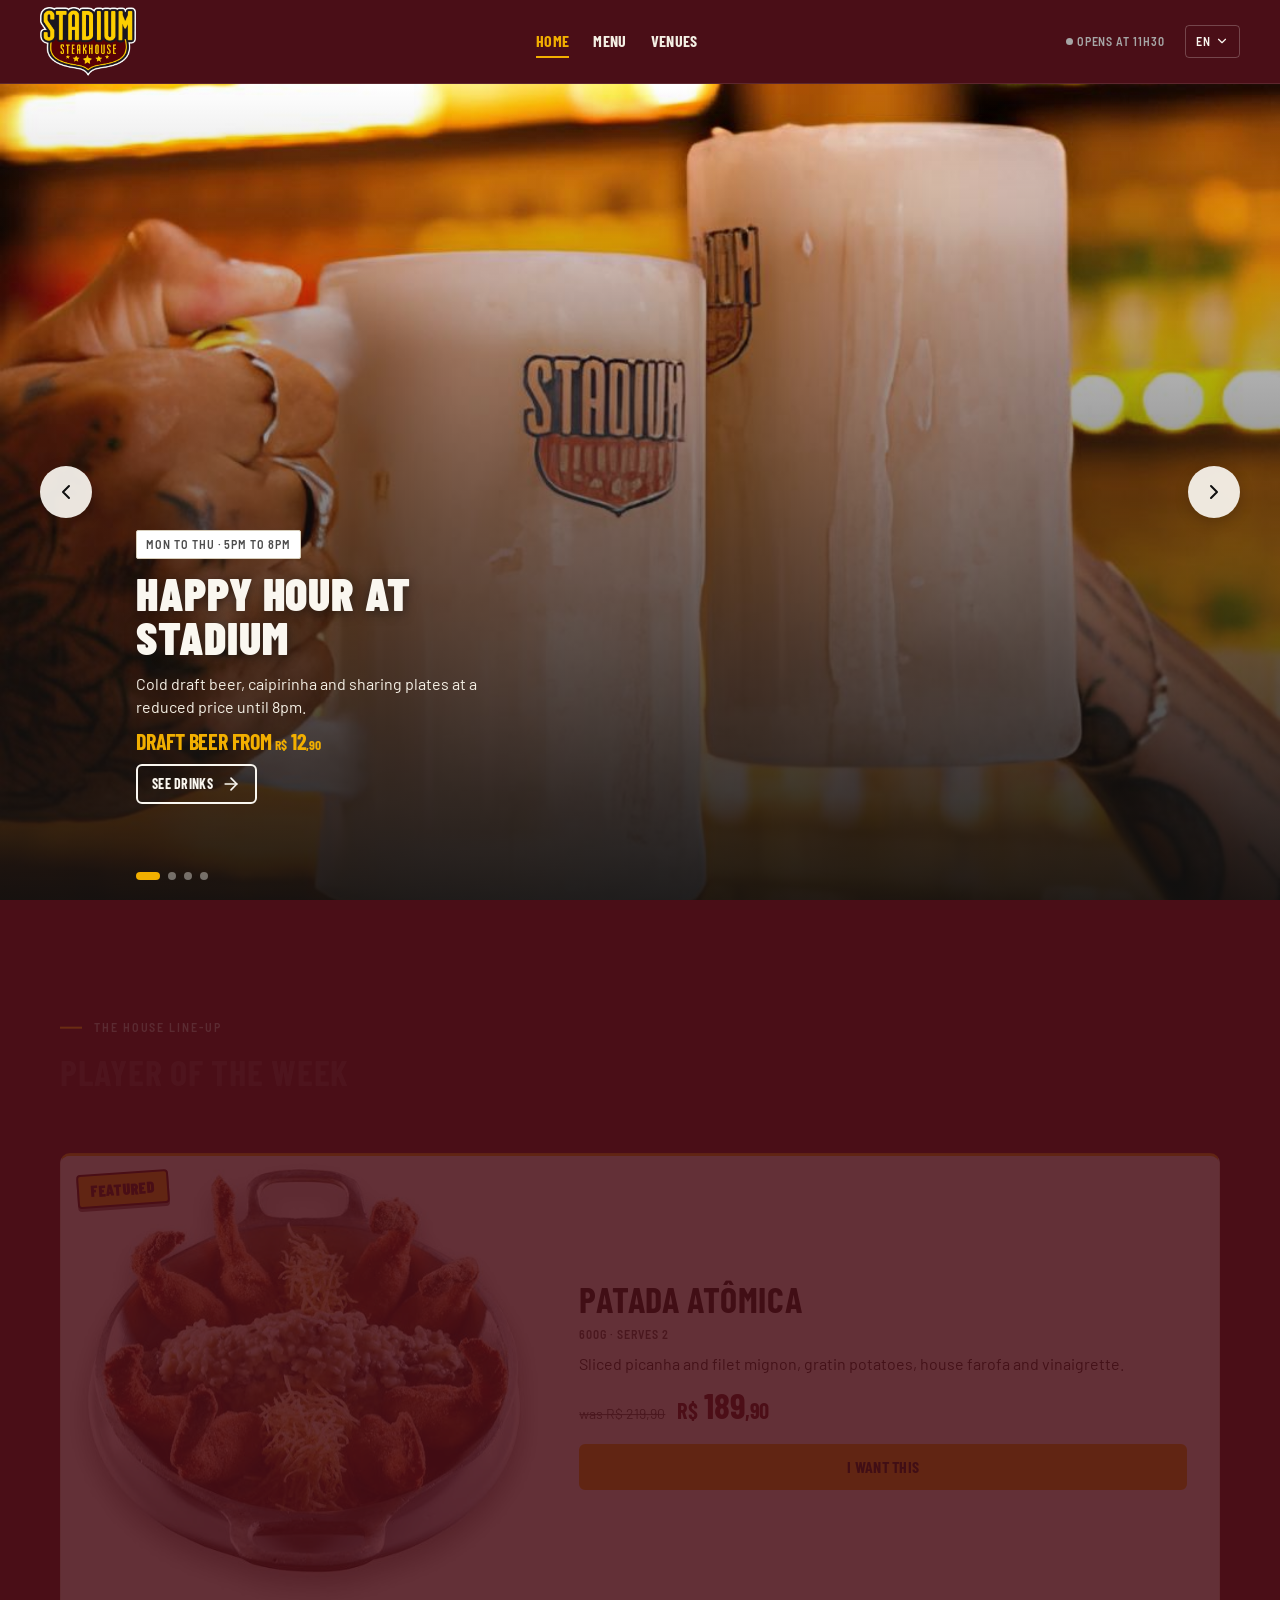
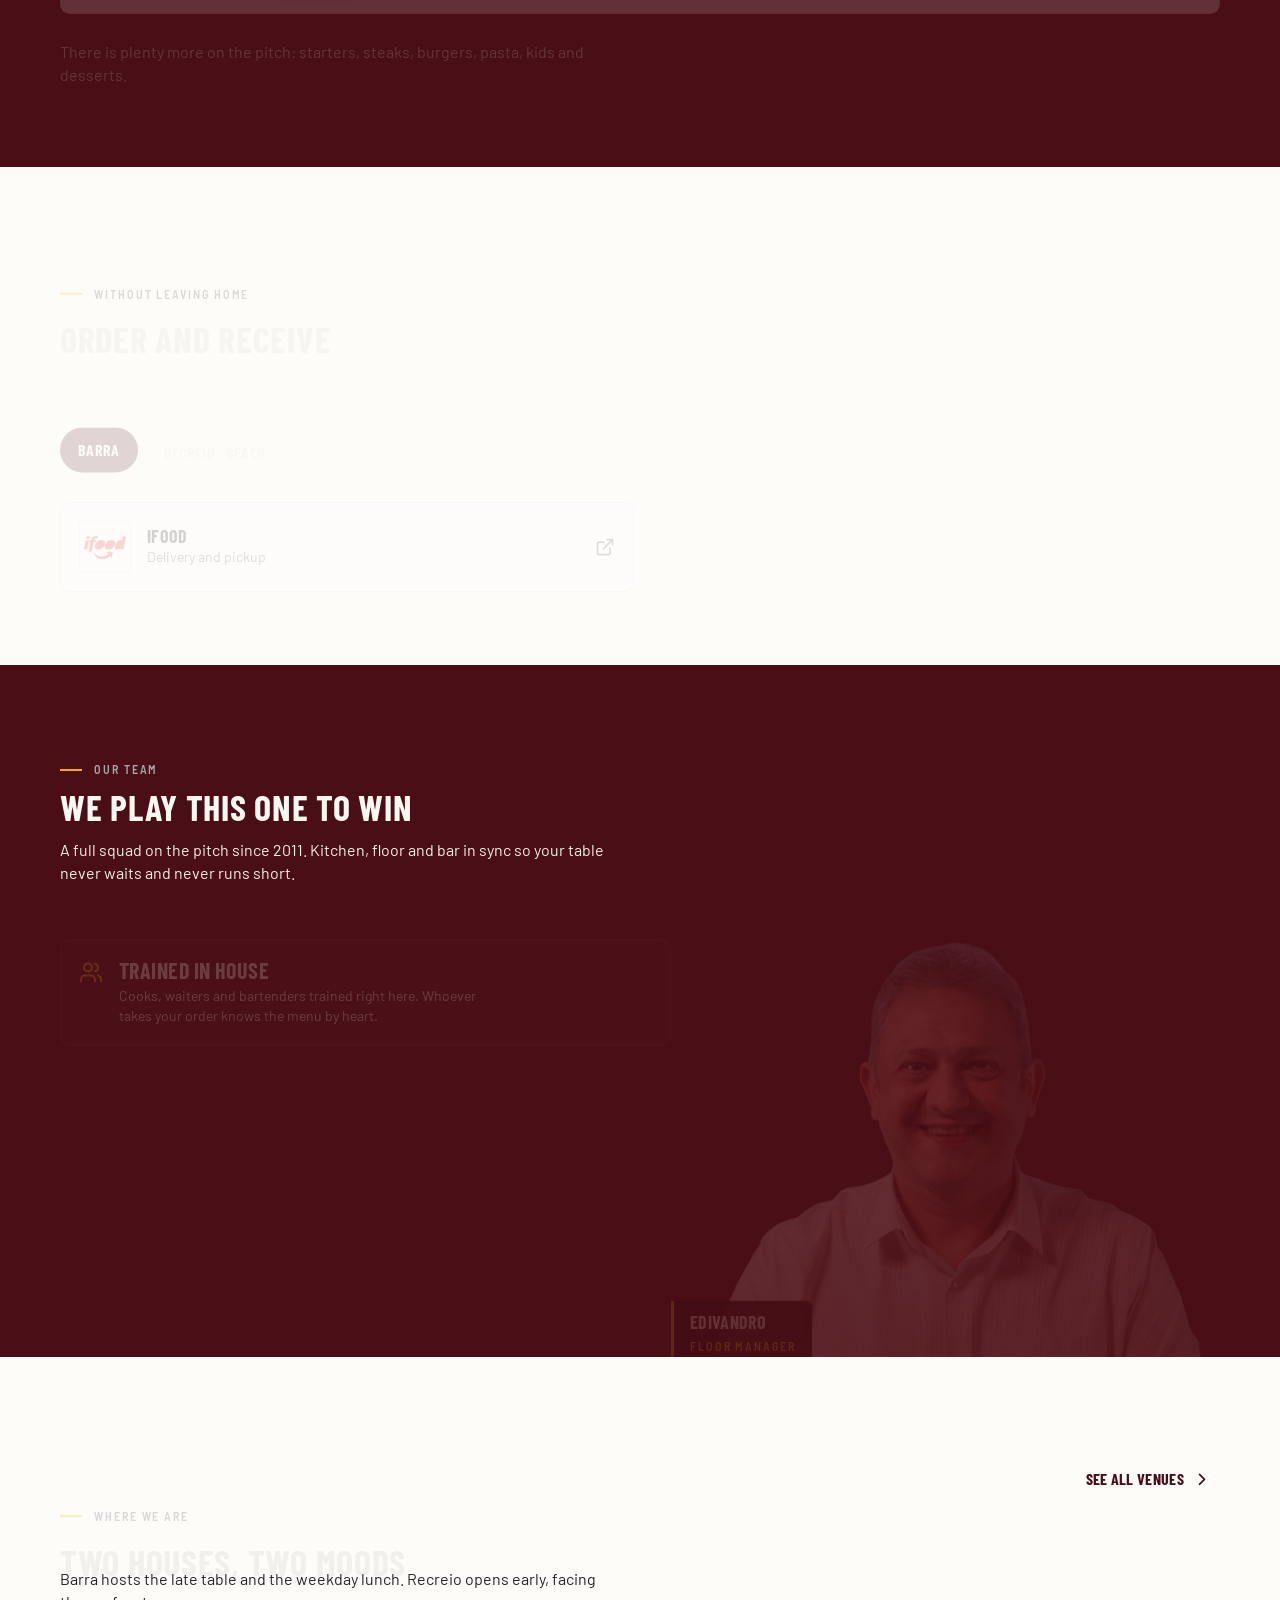
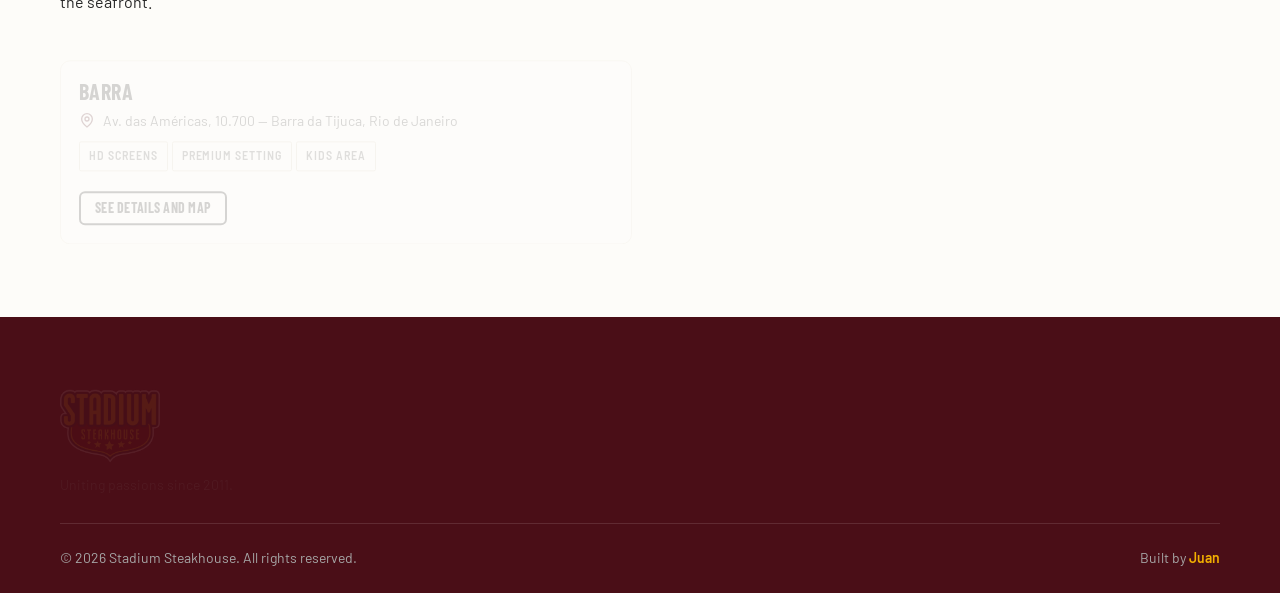
==== commit 4f6a6095: "Mede a atenção no site e cria o painel da equipe O site passa a registrar o que prende atenção: quan" ====
--- a/index.html
+++ b/index.html
@@ -79,7 +79,7 @@
          O conteúdo vem de assets/js/promocoes-dados.js (banners).
          Passa sozinho a cada 6s e para quando a pessoa encosta.
          ===================================================== -->
-    <section class="banners" data-banners
+    <section class="banners" data-banners data-secao="banners"
              data-i18n-attr="aria-label:banner.aria" aria-label="Novidades do Stadium"
              aria-roledescription="carrossel">
         <ul class="banners__track" tabindex="0"></ul>
@@ -103,7 +103,7 @@
          O prato que a casa escolhe empurrar. Editável em
          promocoes-dados.js -> destaque.
          ===================================================== -->
-    <section class="section destaque on-dark" data-destaque>
+    <section class="section destaque on-dark" data-destaque data-secao="destaque">
         <div class="container">
             <div class="section__head">
                 <p class="t-eyebrow" data-i18n="destaque.eyebrow">A escalação da casa</p>
@@ -132,7 +132,7 @@
     <!-- =====================================================
          DELIVERY
          ===================================================== -->
-    <section class="section delivery">
+    <section class="section delivery" data-secao="delivery">
         <div class="container">
             <div class="section__head">
                 <p class="t-eyebrow" data-i18n="delivery.eyebrow">Sem sair de casa</p>
@@ -155,7 +155,7 @@
          A foto (PNG recortado) assenta na base e divide a
          seção. Vem de promocoes-dados.js -> equipe.
          ===================================================== -->
-    <section class="equipe on-dark" data-equipe>
+    <section class="equipe on-dark" data-equipe data-secao="equipe">
         <div class="container equipe__grid">
 
             <div class="equipe__texto">
@@ -198,7 +198,7 @@
     <!-- =====================================================
          UNIDADES (resumo — o detalhe vive em unidades.html)
          ===================================================== -->
-    <section class="section units">
+    <section class="section units" data-secao="unidades">
         <div class="container">
             <div class="section__head">
                 <p class="t-eyebrow" data-i18n="units.eyebrow">Onde a gente está</p>
@@ -289,6 +289,8 @@
 <script src="assets/js/promocoes-dados.js"></script>
 <script src="assets/js/global.js"></script>
 <script src="assets/js/home.js"></script>
+<!-- Medição de atenção por seção. ?metricas=1 mostra o painel. -->
+<script src="assets/js/metricas.js"></script>
 
 <!-- Animação de entrada, só nesta página. Vem por último: os
      blocos acima precisam existir antes de virarem gatilho. -->
